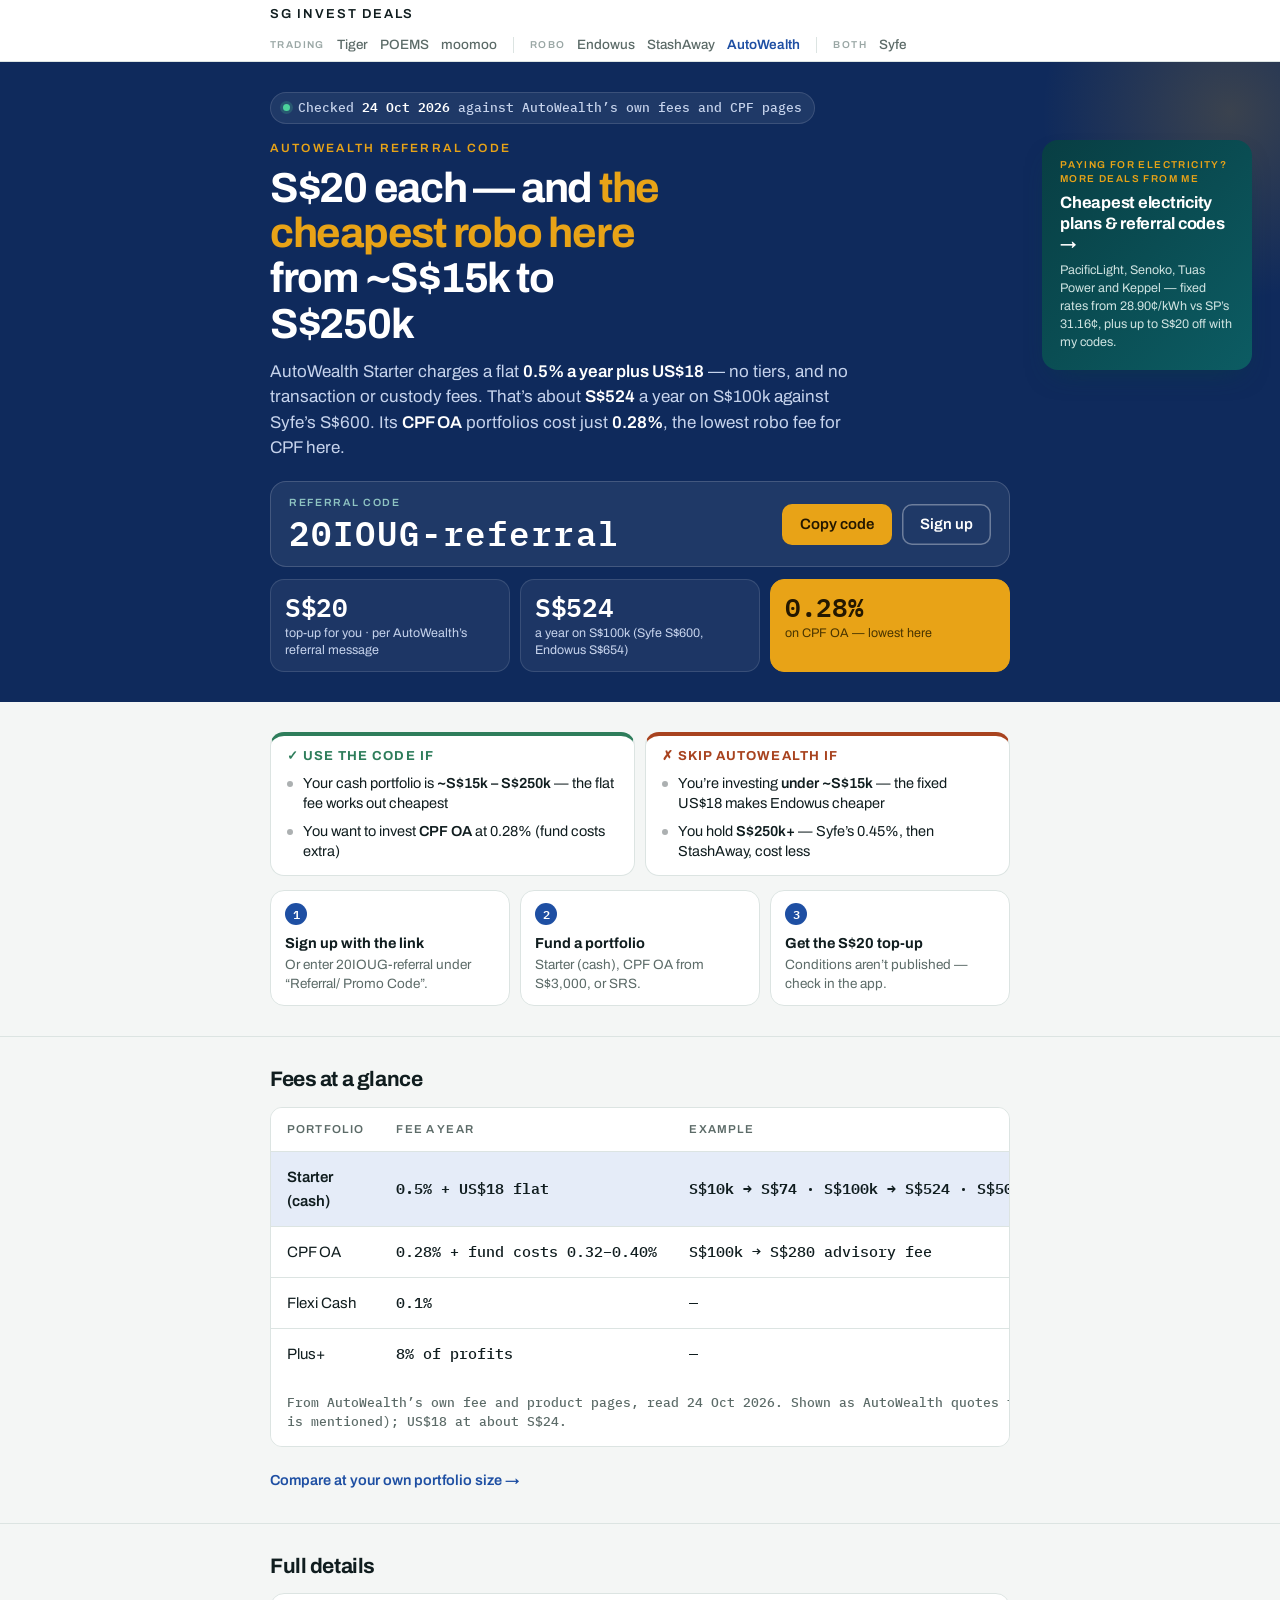
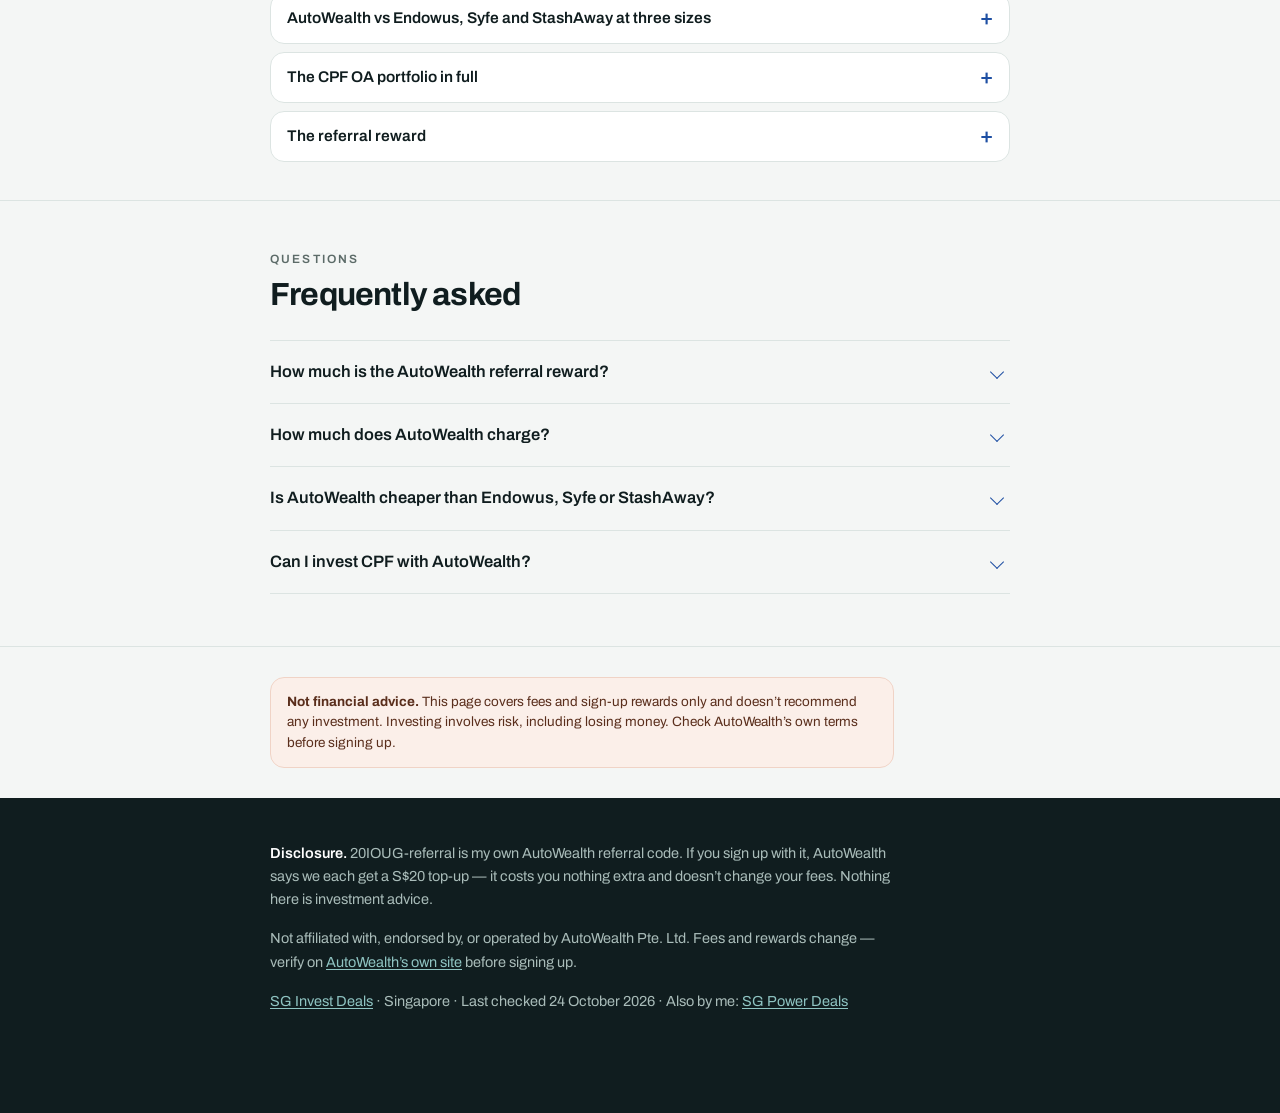
==== autowealth-referral-code/index.html @ 5dbee947 "Add AutoWealth page" ====
<!DOCTYPE html>
<html lang="en-SG">
<head>
<meta charset="utf-8">
<meta name="viewport" content="width=device-width, initial-scale=1">
<!-- sginvestdeals.com/autowealth-referral-code/ — checked 24 Oct 2026 against autowealth.com.sg /fees/, /aw-starter/ and /cpf/. Referral terms not published; S$20 each is from AutoWealth's referral message. US$18 converted at ~1.33. -->
<title>AutoWealth Referral Code 20IOUG-referral: S$20 Top-up + Fees vs Endowus & Syfe (Oct 2026)</title>
<meta name="description" content="AutoWealth referral code 20IOUG-referral for a S$20 top-up, and what AutoWealth charges — a flat 0.5% + US$18 a year, 0.28% on CPF OA — against Endowus, Syfe and StashAway at S$10k, S$100k and S$500k.">
<link rel="canonical" href="https://sginvestdeals.com/autowealth-referral-code/">
<meta name="robots" content="index,follow,max-image-preview:large">
<meta property="og:type" content="article">
<meta property="og:title" content="AutoWealth Referral Code 20IOUG-referral: S$20 Top-up + Fees vs Endowus & Syfe (Oct 2026)">
<meta property="og:description" content="AutoWealth referral code 20IOUG-referral for a S$20 top-up, and what AutoWealth charges — a flat 0.5% + US$18 a year, 0.28% on CPF OA — against Endowus, Syfe and StashAway at S$10k, S$100k and S$500k.">
<meta property="og:url" content="https://sginvestdeals.com/autowealth-referral-code/">
<meta property="og:locale" content="en_SG">
<meta name="twitter:card" content="summary">
<meta name="theme-color" content="#0F2A5C">
<link rel="preconnect" href="https://fonts.googleapis.com">
<link rel="preconnect" href="https://fonts.gstatic.com" crossorigin>
<link href="https://fonts.googleapis.com/css2?family=Archivo:wght@400;500;600;700&family=IBM+Plex+Mono:wght@500;600&display=swap" rel="stylesheet">
<link rel="stylesheet" href="/style.css">
</head>
<body>

<div class="masthead"><div class="wrap">
  <a class="brand" href="/">SG Invest Deals</a>
  <nav class="mnav gnav">
    <span class="gl">Trading</span><a href="/tiger-brokers-referral-code/">Tiger</a><a href="/poems-referral-code/">POEMS</a><a href="/moomoo-referral-code/">moomoo</a>
    <span class="sep" aria-hidden="true"></span>
    <span class="gl">Robo</span><a href="/endowus-promo-code/">Endowus</a><a href="/stashaway-referral-code/">StashAway</a><a href="/autowealth-referral-code/" aria-current="page">AutoWealth</a>
    <span class="sep" aria-hidden="true"></span>
    <span class="gl">Both</span><a href="/syfe-referral-code/">Syfe</a>
  </nav>
</div></div>

<header class="rhero"><div class="wrap">
  <p class="asof"><span class="dot"></span><span>Checked <b>24 Oct 2026</b> against AutoWealth’s own fees and CPF pages</span></p>
  <p class="vlabel">AutoWealth referral code</p>
  <h1 class="rtitle">S$20 each — and <em>the cheapest robo here</em> from ~S$15k to S$250k</h1>
  <p class="rsub">AutoWealth Starter charges a flat <b>0.5% a year plus US$18</b> — no tiers, and no transaction or custody fees. That’s about <b>S$524</b> a year on S$100k against Syfe’s S$600. Its <b>CPF OA</b> portfolios cost just <b>0.28%</b>, the lowest robo fee for CPF here.</p>
  <div class="rslab">
    <div><div class="cap">Referral code</div><div class="val" id="code">20IOUG-referral</div></div>
    <div class="acts"><button class="b-copy" type="button" data-copy>Copy code</button><a class="b-go" href="https://www.autowealth.sg/referral/20IOUG-referral" rel="nofollow sponsored noopener" target="_blank">Sign up</a></div>
    <div class="said" id="said" role="status" aria-live="polite" data-msg="Copied — paste it in “Referral/ Promo Code” when you open your account."></div>
  </div>
  <div class="vstats"><div class="vstat"><div class="n">S$20</div><div class="l">top-up for you · per AutoWealth’s referral message</div></div><div class="vstat"><div class="n">S$524</div><div class="l">a year on S$100k (Syfe S$600, Endowus S$654)</div></div><div class="vstat hi"><div class="n">0.28%</div><div class="l">on CPF OA — lowest here</div></div></div>
</div></header>

<main>
<section class="vsec"><div class="wrap">
  <div class="verdict">
    <div class="vcol yes"><div class="t">✓ Use the code if</div><ul><li>Your cash portfolio is <b>~S$15k – S$250k</b> — the flat fee works out cheapest</li><li>You want to invest <b>CPF OA</b> at 0.28% (fund costs extra)</li></ul></div>
    <div class="vcol no"><div class="t">✗ Skip AutoWealth if</div><ul><li>You’re investing <b>under ~S$15k</b> — the fixed US$18 makes Endowus cheaper</li><li>You hold <b>S$250k+</b> — Syfe’s 0.45%, then StashAway, cost less</li></ul></div>
  </div>
  <ol class="qsteps"><li><b>Sign up with the link</b>Or enter 20IOUG-referral under “Referral/ Promo Code”.</li><li><b>Fund a portfolio</b>Starter (cash), CPF OA from S$3,000, or SRS.</li><li><b>Get the S$20 top-up</b>Conditions aren’t published — check in the app.</li></ol>
  <a class="sister" href="https://sgpowerdeals.com/">
    <div class="k">Paying for electricity? More deals from me</div>
    <div class="h">Cheapest electricity plans &amp; referral codes <span aria-hidden="true">→</span></div>
    <div class="d">PacificLight, Senoko, Tuas Power and Keppel — fixed rates from 28.90¢/kWh vs SP’s 31.16¢, plus up to S$20 off with my codes.</div>
  </a>
</div></section>

<section class="vsec"><div class="wrap">
  <h2 class="sm">Fees at a glance</h2>
  <div class="scroll"><table><caption>From AutoWealth’s own fee and product pages, read 24 Oct 2026. Shown as AutoWealth quotes them (no GST is mentioned); US$18 at about S$24.</caption><thead><tr><th>Portfolio</th><th>Fee a year</th><th>Example</th></tr></thead><tbody>
<tr class="subj"><td>Starter (cash)</td><td class="num">0.5% + US$18 flat</td><td class="num">S$10k → S$74 · S$100k → S$524 · S$500k → S$2,524</td></tr>
<tr><td>CPF OA</td><td class="num">0.28% + fund costs 0.32–0.40%</td><td class="num">S$100k → S$280 advisory fee</td></tr>
<tr><td>Flexi Cash</td><td class="num">0.1%</td><td class="num">—</td></tr>
<tr><td>Plus+</td><td class="num">8% of profits</td><td class="num">—</td></tr>
</tbody></table></div>
  <a class="ranklink" href="/#calc">Compare at your own portfolio size →</a>
</div></section>

<section class="vsec"><div class="wrap">
  <h2 class="sm">Full details</h2>
  <details class="more"><summary>AutoWealth vs Endowus, Syfe and StashAway at three sizes</summary><div class="in"><p>Fee a year on a cash portfolio: <b>S$10k</b> — Endowus S$65, Syfe S$71, AutoWealth S$74, StashAway S$87. <b>S$100k</b> — AutoWealth S$524, Syfe S$600, Endowus S$654, StashAway S$736. <b>S$500k</b> — Syfe S$2,453, AutoWealth S$2,524, StashAway S$2,643, Endowus S$2,725. The others include 9% GST; AutoWealth is as quoted. Fund and ETF costs aren’t included for any of them.</p></div></details>
  <details class="more"><summary>The CPF OA portfolio in full</summary><div class="in"><p>AutoWealth’s CPF portfolios invest Ordinary Account savings from S$3,000 for a flat <b>0.28% a year</b> advisory fee; brokerage costs are absorbed. Unit-trust expense ratios of 0.32% (Risk 2) to 0.40% (Risk 5) are charged by the fund managers, after AutoWealth rebates 100% of trailer fees. Your CPF agent bank charges about S$2–S$2.50 per deposit or withdrawal plus S$2–S$2.50 a quarter. Holdings sit in a segregated account in your name at Phillip Securities.</p></div></details>
  <details class="more"><summary>The referral reward</summary><div class="in"><p>AutoWealth’s referral message says both you and the referrer get a <b>S$20 top-up</b> when you sign up with code 20IOUG-referral. AutoWealth doesn’t publish the referral terms on its site — minimum deposit, timing and which portfolios qualify aren’t stated — so confirm them in the app or with clientservices@autowealth.sg before relying on it.</p></div></details>
</div></section>

<section><div class="wrap">
  <p class="kicker">Questions</p>
  <h2>Frequently asked</h2>
  <div class="faq">
    <details><summary>How much is the AutoWealth referral reward?</summary><div class="body"><p>AutoWealth’s referral message promises a S$20 top-up to both your account and the referrer’s when you sign up with the code 20IOUG-referral. AutoWealth hasn’t published the referral conditions on its website, so check in the app what you need to deposit and when the top-up is paid.</p></div></details>
    <details><summary>How much does AutoWealth charge?</summary><div class="body"><p>AutoWealth Starter charges 0.5% a year plus a flat platform fee of US$18 per account, with transaction, custody and rebalancing costs absorbed by AutoWealth — about S$74 a year on S$10,000 by AutoWealth’s own example. CPF OA portfolios cost 0.28% a year, with fund expense ratios of 0.32%–0.40% and CPF agent-bank charges on top. Flexi Cash is 0.1%, and Plus+ charges an 8% performance fee on profits instead.</p></div></details>
    <details><summary>Is AutoWealth cheaper than Endowus, Syfe or StashAway?</summary><div class="body"><p>From about S$15,000 to S$250,000, yes: S$524 a year on S$100,000 against S$600 at Syfe, S$654 at Endowus and S$736 at StashAway. Below about S$15,000 the fixed US$18 makes Endowus cheaper, and from S$250,000 Syfe’s 0.45% tier wins, then StashAway from about S$620,000. Fund costs aren’t included.</p></div></details>
    <details><summary>Can I invest CPF with AutoWealth?</summary><div class="body"><p>Yes — CPF Ordinary Account savings, from S$3,000, at a 0.28% advisory fee, the lowest robo fee for CPF here (Endowus charges 0.40% plus GST). Fund costs of 0.32%–0.40% and your CPF agent bank’s charges of about S$2–S$2.50 per transaction and per quarter apply on top. Holdings sit in your name with Phillip Securities. AutoWealth also offers SRS portfolios.</p></div></details>
  </div>
</div></section>

<section class="vsec"><div class="wrap">
  <div class="disc"><b>Not financial advice.</b> This page covers fees and sign-up rewards only and doesn’t recommend any investment. Investing involves risk, including losing money. Check AutoWealth’s own terms before signing up.</div>
</div></section>
</main>

<footer><div class="wrap">
  <p><b>Disclosure.</b> 20IOUG-referral is my own AutoWealth referral code. If you sign up with it, AutoWealth says we each get a S$20 top-up — it costs you nothing extra and doesn’t change your fees. Nothing here is investment advice.</p>
  <p>Not affiliated with, endorsed by, or operated by AutoWealth Pte. Ltd. Fees and rewards change — verify on <a href="https://www.autowealth.com.sg/fees/" rel="nofollow noopener">AutoWealth’s own site</a> before signing up.</p>
  <p style="margin:0"><a href="/">SG Invest Deals</a> · Singapore · Last checked 24 October 2026 · Also by me: <a href="https://sgpowerdeals.com/">SG Power Deals</a></p>
</div></footer>

<div class="dock">
  <div class="c">20IOUG-referral<small>S$20 top-up</small></div>
  <button type="button" data-copy>Copy code</button>
</div>

<script src="/app.js" defer></script>
<script type="application/ld+json">
{
 "@context": "https://schema.org",
 "@graph": [
  {
   "@type": "WebPage",
   "@id": "https://sginvestdeals.com/autowealth-referral-code/#webpage",
   "url": "https://sginvestdeals.com/autowealth-referral-code/",
   "name": "AutoWealth Referral Code 20IOUG-referral: S$20 Top-up + Fees vs Endowus & Syfe (Oct 2026)",
   "description": "AutoWealth referral code 20IOUG-referral for a S$20 top-up, and what AutoWealth charges — a flat 0.5% + US$18 a year, 0.28% on CPF OA — against Endowus, Syfe and StashAway at S$10k, S$100k and S$500k.",
   "inLanguage": "en-SG",
   "dateModified": "2026-10-24",
   "isPartOf": {
    "@type": "WebSite",
    "name": "SG Invest Deals",
    "url": "https://sginvestdeals.com/"
   }
  },
  {
   "@type": "FAQPage",
   "@id": "https://sginvestdeals.com/autowealth-referral-code/#faq",
   "mainEntity": [
    {
     "@type": "Question",
     "name": "How much is the AutoWealth referral reward?",
     "acceptedAnswer": {
      "@type": "Answer",
      "text": "AutoWealth’s referral message promises a S$20 top-up to both your account and the referrer’s when you sign up with the code 20IOUG-referral. AutoWealth hasn’t published the referral conditions on its website, so check in the app what you need to deposit and when the top-up is paid."
     }
    },
    {
     "@type": "Question",
     "name": "How much does AutoWealth charge?",
     "acceptedAnswer": {
      "@type": "Answer",
      "text": "AutoWealth Starter charges 0.5% a year plus a flat platform fee of US$18 per account, with transaction, custody and rebalancing costs absorbed by AutoWealth — about S$74 a year on S$10,000 by AutoWealth’s own example. CPF OA portfolios cost 0.28% a year, with fund expense ratios of 0.32%–0.40% and CPF agent-bank charges on top. Flexi Cash is 0.1%, and Plus+ charges an 8% performance fee on profits instead."
     }
    },
    {
     "@type": "Question",
     "name": "Is AutoWealth cheaper than Endowus, Syfe or StashAway?",
     "acceptedAnswer": {
      "@type": "Answer",
      "text": "From about S$15,000 to S$250,000, yes: S$524 a year on S$100,000 against S$600 at Syfe, S$654 at Endowus and S$736 at StashAway. Below about S$15,000 the fixed US$18 makes Endowus cheaper, and from S$250,000 Syfe’s 0.45% tier wins, then StashAway from about S$620,000. Fund costs aren’t included."
     }
    },
    {
     "@type": "Question",
     "name": "Can I invest CPF with AutoWealth?",
     "acceptedAnswer": {
      "@type": "Answer",
      "text": "Yes — CPF Ordinary Account savings, from S$3,000, at a 0.28% advisory fee, the lowest robo fee for CPF here (Endowus charges 0.40% plus GST). Fund costs of 0.32%–0.40% and your CPF agent bank’s charges of about S$2–S$2.50 per transaction and per quarter apply on top. Holdings sit in your name with Phillip Securities. AutoWealth also offers SRS portfolios."
     }
    }
   ]
  }
 ]
}
</script>
</body>
</html>
---- style.css ----
/* SG Power Deals — shared stylesheet
   Design system: teal = structure, amber = "cheapest / the win",
   clay = warning + "extra you'd pay". Amber ALWAYS means cheapest,
   on every page, so the charts read consistently across the site. */

:root{
  --ink:#101D1F;
  --paper:#F4F6F5;
  --card:#FFFFFF;
  --teal:#0C5C63;
  --teal-deep:#083E43;
  --teal-pale:#E4EEEE;
  --amber:#E8A317;
  --amber-pale:#FDF3DE;
  --clay:#A8431F;
  --clay-pale:#FBEFE9;
  --rule:#DCE4E2;
  --muted:#5C6B68;
  --sans:'Archivo',-apple-system,BlinkMacSystemFont,'Segoe UI',Roboto,sans-serif;
  --mono:'IBM Plex Mono',ui-monospace,SFMono-Regular,Menlo,monospace;
}
*{box-sizing:border-box}
html{-webkit-text-size-adjust:100%;scroll-behavior:smooth}
body{margin:0;background:var(--paper);color:var(--ink);
  font:400 17px/1.6 var(--sans);-webkit-font-smoothing:antialiased}
.wrap{max-width:760px;margin:0 auto;padding:0 20px}

/* ---------- masthead ---------- */
.masthead{border-bottom:1px solid var(--rule);background:var(--card)}
.masthead .wrap{display:flex;align-items:center;justify-content:space-between;
  gap:16px;min-height:56px;padding-top:8px;padding-bottom:8px;flex-wrap:wrap}
.brand{font:600 13px/1 var(--sans);letter-spacing:.14em;text-transform:uppercase;
  color:var(--ink);text-decoration:none;white-space:nowrap}
.mnav{display:flex;gap:16px;font:500 13.5px/1 var(--sans);flex-wrap:wrap}
.mnav a{color:var(--muted);text-decoration:none;white-space:nowrap}
.mnav a:hover{color:var(--teal)}
.mnav a[aria-current="page"]{color:var(--teal);font-weight:600}

/* ---------- hero ---------- */
.hero{background:var(--card);border-bottom:1px solid var(--rule);padding:56px 0 44px}
.eyebrow{font:600 12px/1 var(--sans);letter-spacing:.18em;text-transform:uppercase;
  color:var(--teal);margin:0 0 20px}
h1{font:700 clamp(38px,8.5vw,60px)/1.02 var(--sans);letter-spacing:-.035em;
  margin:0 0 20px;max-width:16ch}
h1 em{font-style:normal;color:var(--teal)}
.thesis{font-size:19px;line-height:1.5;max-width:56ch;margin:0}
.thesis b{font-weight:600}
.checked{font:500 13px/1.5 var(--mono);color:var(--muted);margin:22px 0 0;letter-spacing:.02em}

/* ---------- code slab ---------- */
.slab{background:var(--teal-deep);color:#fff;border-radius:18px;padding:26px 26px 22px;margin:34px 0 0}
.slab .cap{font:600 11px/1 var(--sans);letter-spacing:.18em;text-transform:uppercase;
  color:#8FC4C2;margin-bottom:14px}
.slab .val{font:600 clamp(30px,7.6vw,44px)/1 var(--mono);letter-spacing:.06em;
  word-break:break-all;margin-bottom:6px}
.slab .sub{font-size:15px;color:#B9DAD8;margin-bottom:20px}
.slab .sub b{color:var(--amber);font-weight:600}
.acts{display:flex;gap:10px;flex-wrap:wrap}
.acts>*{font:600 16px/1 var(--sans);border-radius:10px;padding:14px 22px;border:0;
  cursor:pointer;text-decoration:none;display:inline-block;
  transition:transform .12s ease,filter .12s ease}
.acts>*:hover{transform:translateY(-1px);filter:brightness(1.06)}
.acts>*:active{transform:translateY(0)}
.b-copy{background:var(--amber);color:#241800}
.b-go{background:transparent;color:#fff;box-shadow:inset 0 0 0 1.5px rgba(255,255,255,.35)}
.said{font:500 13px/1.4 var(--mono);color:var(--amber);margin-top:14px}
.said:empty{display:none}

/* ---------- sections ---------- */
section{padding:52px 0;border-bottom:1px solid var(--rule)}
section:last-of-type{border-bottom:0}
.kicker{font:600 12px/1 var(--sans);letter-spacing:.18em;text-transform:uppercase;
  color:var(--muted);margin:0 0 12px}
h2{font:700 clamp(24px,4.6vw,32px)/1.15 var(--sans);letter-spacing:-.025em;margin:0 0 14px}
h3{font:600 18px/1.3 var(--sans);margin:32px 0 8px}
p{margin:0 0 16px}
.lede{font-size:18px;max-width:60ch}
.fine{font-size:14.5px;color:var(--muted);max-width:62ch}
a{color:var(--teal);text-decoration-thickness:1px;text-underline-offset:2px}

/* ---------- bill / cost chart ---------- */
.chart{margin:30px 0 18px}
.bar-row{margin-bottom:22px}
.bar-head{display:flex;justify-content:space-between;align-items:baseline;gap:12px;margin-bottom:7px}
.bar-name{font-size:15.5px;font-weight:600;line-height:1.25}
.bar-name span{display:block;font:500 12.5px/1.3 var(--mono);color:var(--muted);letter-spacing:0}
.bar-name .win-tag{display:inline-block;font:600 10px/1 var(--sans);letter-spacing:.12em;
  text-transform:uppercase;background:var(--amber);color:#241800;
  padding:4px 7px;border-radius:4px;margin:5px 0 3px}
.bar-val{font:600 15px/1 var(--mono);white-space:nowrap;text-align:right}
.bar-val i{font-style:normal;display:block;font-size:12.5px;font-weight:500;
  color:var(--clay);margin-top:4px}
.track{height:26px;background:var(--teal-pale);border-radius:5px;overflow:hidden;display:flex}
.fill{height:100%;width:0;transition:width .7s cubic-bezier(.22,1,.36,1)}
.fill.base{background:var(--teal)}
.fill.win{background:var(--amber)}
.fill.gap{background:var(--clay);opacity:.85}
.legend{display:flex;gap:18px;flex-wrap:wrap;font:500 12.5px/1 var(--mono);
  color:var(--muted);margin-top:24px;padding-top:18px;border-top:1px solid var(--rule)}
.legend b{display:inline-block;width:10px;height:10px;border-radius:2px;
  margin-right:6px;vertical-align:-1px}
.sw-amber{background:var(--amber)}
.sw-teal{background:var(--teal)}
.sw-clay{background:var(--clay);opacity:.85}

/* ---------- notices ---------- */
.notice{background:var(--clay-pale);border-left:3px solid var(--clay);
  border-radius:0 12px 12px 0;padding:20px 22px;margin:32px 0}
.notice .t{font:600 12px/1 var(--sans);letter-spacing:.14em;text-transform:uppercase;
  color:var(--clay);margin-bottom:10px}
.notice p{margin:0;font-size:16.5px}
.notice p+p{margin-top:12px}
.notice.time{background:var(--amber-pale);border-left-color:var(--amber)}
.notice.time .t{color:#8A5D00}

/* ---------- steps ---------- */
.steps{list-style:none;counter-reset:s;padding:0;margin:26px 0 0}
.steps li{counter-increment:s;position:relative;padding:0 0 22px 46px;
  border-left:1px solid var(--rule);margin-left:13px}
.steps li:last-child{border-left-color:transparent;padding-bottom:0}
.steps li::before{content:counter(s);position:absolute;left:-13px;top:-2px;
  width:26px;height:26px;border-radius:50%;background:var(--teal);color:#fff;
  font:600 13px/26px var(--mono);text-align:center}
.steps b{display:block;font-weight:600;margin-bottom:2px}
.steps .fine{margin:0}

/* ---------- tables ---------- */
.scroll{overflow-x:auto;-webkit-overflow-scrolling:touch;margin:24px 0 12px;
  border:1px solid var(--rule);border-radius:12px;background:var(--card)}
table{width:100%;border-collapse:collapse;font-size:15px;min-width:460px}
thead th{font:600 11.5px/1.3 var(--sans);letter-spacing:.1em;text-transform:uppercase;
  color:var(--muted);text-align:left;padding:14px 16px;
  border-bottom:1px solid var(--rule);white-space:nowrap}
tbody td{padding:13px 16px;border-bottom:1px solid var(--rule);vertical-align:middle}
tbody tr:last-child td{border-bottom:0}
.num{font:500 15px/1 var(--mono);white-space:nowrap}
.sub-note{font:500 13px/1 var(--mono);color:var(--muted)}
tr.mark{background:var(--amber-pale)}
tr.mark td{font-weight:600}
tr.subj{background:var(--teal-pale)}
tr.subj td{font-weight:600}
.tag{display:inline-block;font:600 10.5px/1 var(--sans);letter-spacing:.1em;
  text-transform:uppercase;padding:5px 8px;border-radius:5px;white-space:nowrap}
.tag.ok{background:var(--teal);color:#fff}
.tag.no{background:#E8EAE9;color:var(--muted)}
.tag.best{background:var(--amber);color:#241800}
caption{caption-side:bottom;text-align:left;font:500 13px/1.5 var(--mono);
  color:var(--muted);padding:14px 16px}

/* ---------- faq ---------- */
.faq{margin-top:26px;border-top:1px solid var(--rule)}
details{border-bottom:1px solid var(--rule)}
summary{cursor:pointer;list-style:none;padding:18px 40px 18px 0;position:relative;
  font-weight:600;font-size:16.5px}
summary::-webkit-details-marker{display:none}
summary::after{content:"";position:absolute;right:8px;top:26px;width:9px;height:9px;
  border-right:1.5px solid var(--teal);border-bottom:1.5px solid var(--teal);
  transform:rotate(45deg);transition:transform .2s}
details[open] summary::after{transform:rotate(-135deg)}
details .body{padding:0 0 20px}
details .body p{margin:0;color:#2A3735;font-size:16px}
details .body p+p{margin-top:12px}
summary:focus-visible,a:focus-visible,button:focus-visible{
  outline:2px solid var(--amber);outline-offset:3px;border-radius:3px}

/* ---------- cross-link ---------- */
.also{display:block;background:var(--card);border:1px solid var(--rule);
  border-radius:14px;padding:20px 22px;text-decoration:none;color:inherit;
  margin-top:26px;transition:border-color .15s ease,transform .15s ease}
.also:hover{border-color:var(--teal);transform:translateY(-2px)}
.also .k{font:600 11px/1 var(--sans);letter-spacing:.16em;text-transform:uppercase;
  color:var(--muted);margin-bottom:9px}
.also .h{font:700 20px/1.2 var(--sans);letter-spacing:-.02em;color:var(--teal);margin-bottom:6px}
.also .d{font-size:15px;color:var(--muted)}

/* ---------- footer ---------- */
footer{background:var(--ink);color:#A9BCB9;padding:44px 0 100px;font-size:14.5px}
footer b{color:#fff;font-weight:600}
footer a{color:#8FC4C2}

/* ---------- sticky code dock ---------- */
.dock{position:fixed;left:0;right:0;bottom:0;z-index:40;background:var(--teal-deep);
  border-top:1px solid rgba(255,255,255,.14);padding:10px 20px;
  display:none;align-items:center;justify-content:space-between;gap:12px}
.dock .c{font:600 17px/1 var(--mono);color:#fff;letter-spacing:.05em}
.dock .c small{display:block;font:500 11px/1.4 var(--sans);color:#8FC4C2;
  letter-spacing:.08em;text-transform:uppercase;margin-top:3px}
.dock button{background:var(--amber);color:#241800;border:0;border-radius:9px;
  padding:12px 18px;font:600 15px/1 var(--sans);cursor:pointer;white-space:nowrap}
.dock a.go{background:var(--amber);color:#241800;border-radius:9px;text-decoration:none;
  padding:12px 18px;font:600 15px/1 var(--sans);white-space:nowrap}
@media (max-width:620px){ .dock{display:flex} footer{padding-bottom:110px} }

/* ---------- homepage ---------- */
.card{display:block;background:var(--card);border:1px solid var(--rule);
  border-radius:16px;padding:24px;text-decoration:none;color:inherit;margin-bottom:16px;
  transition:border-color .15s ease,transform .15s ease}
.card:hover{border-color:var(--teal);transform:translateY(-2px)}
.card .top{display:flex;align-items:center;gap:8px;margin-bottom:12px;flex-wrap:wrap}
.pill{font:600 10.5px/1 var(--sans);letter-spacing:.12em;text-transform:uppercase;
  background:var(--amber);color:#241800;padding:6px 9px;border-radius:5px}
.pill.q{background:var(--amber-pale);color:#6B4A00}
.pill.t{background:var(--teal-pale);color:var(--teal-deep)}
.card h3{font:700 22px/1.2 var(--sans);letter-spacing:-.02em;margin:0 0 8px;color:var(--teal)}
.card .d{font-size:15.5px;color:var(--muted);margin:0 0 14px}
.card .code{font:600 15px/1 var(--mono);letter-spacing:.06em;display:inline-block;
  background:#F0F4F3;padding:9px 12px;border-radius:7px}

@media (max-width:620px){
  .hero{padding:40px 0 34px}
  section{padding:40px 0}
  .slab{padding:22px 20px 20px;border-radius:14px}
  .acts>*{flex:1 1 auto;text-align:center}
  .masthead .wrap{min-height:0;padding-top:12px;padding-bottom:12px}
}
@media (prefers-reduced-motion:reduce){
  *{transition:none!important;animation:none!important}
  html{scroll-behavior:auto}
}

/* ---------- homepage: verdict hero ---------- */
.vhero{background:var(--teal-deep);color:#fff;padding:44px 0 40px;position:relative;overflow:hidden}
.vhero::after{content:"";position:absolute;right:-120px;top:-120px;width:360px;height:360px;
  border-radius:50%;background:radial-gradient(circle,rgba(232,163,23,.22),rgba(232,163,23,0) 70%);pointer-events:none}
.vhero .wrap{position:relative;z-index:1}
.asof{display:inline-flex;align-items:center;gap:8px;font:500 12.5px/1.4 var(--mono);
  color:#B9DAD8;background:rgba(255,255,255,.07);border:1px solid rgba(255,255,255,.12);
  border-radius:999px;padding:6px 12px;margin:0 0 26px}
.asof b{color:#fff;font-weight:600}
.asof .dot{width:7px;height:7px;border-radius:50%;background:#4CD39B;box-shadow:0 0 0 3px rgba(76,211,155,.2);flex:none}
.vlabel{font:600 12px/1 var(--sans);letter-spacing:.18em;text-transform:uppercase;color:var(--amber);margin:0 0 12px}
.vtitle{font:700 clamp(36px,8vw,58px)/1.02 var(--sans);letter-spacing:-.035em;margin:0 0 26px;max-width:none}
.vtitle em{font-style:normal;color:#8FC4C2;display:block}
.vstats{display:grid;grid-template-columns:repeat(3,1fr);gap:10px;margin:0 0 26px}
.vstat{background:rgba(255,255,255,.06);border:1px solid rgba(255,255,255,.12);border-radius:14px;padding:16px 16px 14px}
.vstat .n{font:600 clamp(24px,5vw,32px)/1 var(--mono);letter-spacing:-.01em;margin-bottom:8px}
.vstat .l{font-size:13.5px;line-height:1.35;color:#B9DAD8}
.vstat.hi{background:var(--amber);border-color:var(--amber);color:#241800}
.vstat.hi .l{color:#4A3500}
.vacts{display:flex;gap:10px;flex-wrap:wrap}
.vacts>*{font:600 16px/1 var(--sans);border-radius:10px;padding:14px 22px;text-decoration:none;display:inline-block}
.vfine{font-size:13px;line-height:1.5;color:#8FC4C2;margin:18px 0 0;max-width:62ch}

/* ---------- homepage: at-a-glance cards ---------- */
.glance{padding:0 0 8px;border-bottom:0;margin-top:-1px;background:linear-gradient(var(--teal-deep) 0 34px,var(--paper) 34px)}
.gcards{display:grid;grid-template-columns:repeat(4,1fr);gap:10px}
.gcard{display:block;background:var(--card);border:1px solid var(--rule);border-radius:14px;
  padding:14px 14px 13px;text-decoration:none;color:inherit;box-shadow:0 6px 18px -12px rgba(8,62,67,.45);
  transition:transform .15s ease,border-color .15s ease}
.gcard:hover{transform:translateY(-2px);border-color:var(--teal)}
.gcard .k{font:600 10.5px/1.2 var(--sans);letter-spacing:.12em;text-transform:uppercase;color:var(--muted);margin-bottom:8px}
.gcard .h{font:700 18px/1.15 var(--sans);letter-spacing:-.02em;color:var(--teal);margin-bottom:4px}
.gcard .d{font-size:13px;line-height:1.4;color:var(--muted)}
.gcard:first-child{border-color:var(--amber);background:var(--amber-pale)}

/* ---------- homepage: comparison board ---------- */
.ctrl{background:var(--card);border:1px solid var(--rule);border-radius:16px;padding:18px;margin:22px 0 12px;
  display:grid;grid-template-columns:auto 1fr;gap:18px 26px;align-items:center}
.seg{display:inline-flex;background:var(--paper);border:1px solid var(--rule);border-radius:10px;padding:3px}
.seg button{font:600 14.5px/1 var(--sans);border:0;background:transparent;color:var(--muted);
  padding:11px 16px;border-radius:8px;cursor:pointer}
.seg button[aria-selected="true"]{background:var(--teal);color:#fff}
.use label{display:flex;justify-content:space-between;align-items:baseline;font:600 13px/1 var(--sans);
  letter-spacing:.06em;text-transform:uppercase;color:var(--muted);margin-bottom:10px}
.use output{font:600 16px/1 var(--mono);color:var(--ink);letter-spacing:0;text-transform:none}
.use input[type=range]{width:100%;accent-color:var(--teal);margin:0 0 10px}
.presets{display:flex;gap:6px;flex-wrap:wrap}
.presets button{font:500 12.5px/1 var(--mono);border:1px solid var(--rule);background:var(--card);color:var(--muted);
  padding:7px 10px;border-radius:999px;cursor:pointer}
.presets button.on{background:var(--teal-pale);border-color:var(--teal);color:var(--teal-deep)}
.board{list-style:none;margin:0;padding:0;display:grid;gap:8px}
.board .row>a,.board .row{display:grid;grid-template-columns:36px 1fr auto;gap:14px;align-items:center;
  text-decoration:none;color:inherit}
.board .row{background:var(--card);border:1px solid var(--rule);border-radius:14px;padding:14px 16px;
  transition:border-color .15s ease}
.board .row>a{grid-column:1/-1}
.board .row:hover{border-color:var(--teal)}
.board .row.best{border:2px solid var(--amber);background:linear-gradient(90deg,var(--amber-pale),var(--card) 70%)}
.rk{width:32px;height:32px;border-radius:50%;display:grid;place-items:center;font:600 14px/1 var(--mono);
  background:var(--paper);color:var(--muted)}
.row.best .rk{background:var(--amber);color:#241800}
.who b{display:block;font:700 17px/1.2 var(--sans);letter-spacing:-.01em}
.who span{display:block;font-size:14px;color:var(--ink);margin-top:2px}
.who small{display:block;font-size:12.5px;line-height:1.35;color:var(--muted);margin-top:3px}
.sbar{height:6px;border-radius:3px;background:var(--paper);margin-top:9px;overflow:hidden;max-width:320px}
.sbar i{display:block;height:100%;background:var(--teal);border-radius:3px;transition:width .35s ease}
.row.best .sbar i{background:var(--amber)}
.tot{text-align:right}
.tot b{display:block;font:600 19px/1.1 var(--mono)}
.tot span{display:block;font:500 12.5px/1.3 var(--mono);color:var(--clay);margin-top:4px;white-space:nowrap}
.row.best .tot span{color:#2E7D5B}
.spline{font-size:14px;color:var(--muted);padding:12px 16px;border:1px dashed var(--rule);border-radius:12px;margin:8px 0 18px}
.spline b{color:var(--ink);font-family:var(--mono);font-weight:600}

/* ---------- homepage: code cards grid ---------- */
.cgrid{display:grid;grid-template-columns:1fr 1fr;gap:14px;margin-top:20px}
.cgrid .card{margin:0;display:flex;flex-direction:column}
.cgrid .card .d{flex:1}
.cgrid .card .code{align-self:flex-start}

@media (max-width:720px){
  .gcards{grid-template-columns:1fr 1fr}
  .ctrl{grid-template-columns:1fr}
  .cgrid{grid-template-columns:1fr}
}
@media (max-width:520px){
  .vstats{grid-template-columns:1fr 1fr}
  .vstat.hi{grid-column:1/-1}
  .board .row>a,.board .row{grid-template-columns:28px 1fr auto;gap:10px}
  .board .row{padding:12px}
  .rk{width:26px;height:26px;font-size:12.5px}
  .tot b{font-size:16px}
  .vacts>*{flex:1 1 auto;text-align:center}
}

/* ---------- retailer pages v2: condensed hero ---------- */
.rhero{background:var(--teal-deep);color:#fff;padding:30px 0 30px;position:relative;overflow:hidden}
.rhero::after{content:"";position:absolute;right:-140px;top:-140px;width:380px;height:380px;border-radius:50%;
  background:radial-gradient(circle,rgba(232,163,23,.2),rgba(232,163,23,0) 70%);pointer-events:none}
.rhero .wrap{position:relative;z-index:1}
.rhero .asof{margin-bottom:18px}
.rtitle{font:700 clamp(28px,6vw,42px)/1.08 var(--sans);letter-spacing:-.03em;margin:0 0 12px}
.rtitle em{font-style:normal;color:var(--amber)}
.rsub{font-size:17px;line-height:1.5;color:#CFE3E1;margin:0 0 20px;max-width:58ch}
.rsub b{color:#fff;font-weight:600}
.rslab{background:rgba(255,255,255,.07);border:1px solid rgba(255,255,255,.16);border-radius:16px;
  padding:16px 18px;display:flex;align-items:center;justify-content:space-between;gap:14px 20px;flex-wrap:wrap;margin:0 0 12px}
.rslab .cap{font:600 10.5px/1 var(--sans);letter-spacing:.16em;text-transform:uppercase;color:#8FC4C2;margin-bottom:8px}
.rslab .val{font:600 clamp(26px,6vw,34px)/1 var(--mono);letter-spacing:.06em}
.rslab .acts>*{padding:13px 18px;font-size:15px}
.rslab .said{flex-basis:100%;margin-top:0}
.rhero .vstats{margin:0}
.rhero .vstat{padding:13px 14px 12px}
.rhero .vstat .n{font-size:clamp(20px,4.4vw,26px);margin-bottom:6px}
.rhero .vstat .l{font-size:12.5px}

/* verdict + quick steps */
.vsec{padding:30px 0;border-bottom:1px solid var(--rule)}
h2.sm{font:700 21px/1.2 var(--sans);letter-spacing:-.02em;margin:0 0 14px}
.verdict{display:grid;grid-template-columns:1fr 1fr;gap:10px}
.vcol{background:var(--card);border:1px solid var(--rule);border-radius:14px;padding:14px 16px}
.vcol .t{font:700 13px/1 var(--sans);letter-spacing:.08em;text-transform:uppercase;margin-bottom:10px}
.vcol.yes{border-top:4px solid #2E7D5B}.vcol.yes .t{color:#2E7D5B}
.vcol.no{border-top:4px solid var(--clay)}.vcol.no .t{color:var(--clay)}
.vcol ul{margin:0;padding:0;list-style:none;display:grid;gap:7px}
.vcol li{font-size:14.5px;line-height:1.4;padding-left:16px;position:relative}
.vcol li::before{content:"";position:absolute;left:0;top:.55em;width:6px;height:6px;border-radius:50%;background:currentColor;opacity:.35}
.vcol li b{font-weight:600}
.qsteps{list-style:none;margin:14px 0 0;padding:0;display:grid;grid-template-columns:repeat(3,1fr);gap:10px;counter-reset:q}
.qsteps li{counter-increment:q;background:var(--card);border:1px solid var(--rule);border-radius:14px;padding:12px 14px;font-size:13.5px;line-height:1.4;color:var(--muted)}
.qsteps li::before{content:counter(q);display:inline-grid;place-items:center;width:22px;height:22px;border-radius:50%;
  background:var(--teal);color:#fff;font:600 12px/1 var(--mono);margin-bottom:8px}
.qsteps li b{display:block;color:var(--ink);font-size:14.5px;margin-bottom:2px}
.vsec .scroll{margin-top:0}
.ranklink{display:inline-block;margin-top:12px;font:600 14.5px/1.3 var(--sans);color:var(--teal);text-decoration:none}
.ranklink:hover{text-decoration:underline}

/* collapsed full details */
.more{background:var(--card);border:1px solid var(--rule);border-radius:14px;margin-bottom:8px;overflow:hidden}
.more>summary{cursor:pointer;list-style:none;padding:14px 44px 14px 16px;font:600 15.5px/1.35 var(--sans);position:relative}
.more>summary::-webkit-details-marker{display:none}
.more>summary::after{content:"+";position:absolute;right:16px;top:50%;transform:translateY(-50%);
  width:auto;height:auto;border:0;font:500 22px/1 var(--mono);color:var(--teal)}
.more[open]>summary::after{content:"–";transform:translateY(-50%)}
.more{border-bottom:1px solid var(--rule)}
.more>.in{padding:0 16px 16px}
.more .in h3{font-size:17px}
.more .in .chart{margin-top:8px}

@media (max-width:620px){
  .rhero{padding:22px 0 24px}
  .rslab{padding:14px}
  .rslab .acts{width:100%}
  .verdict,.qsteps{grid-template-columns:1fr}
  .qsteps li{display:grid;grid-template-columns:30px 1fr;column-gap:8px;padding:11px 12px}
  .qsteps li::before{margin:0;grid-row:span 2}
  .rhero .vstats{grid-template-columns:repeat(3,1fr);gap:6px}
  .rhero .vstat.hi{grid-column:auto}
  .rhero .vstat{padding:10px 9px}
  .rhero .vstat .n{font-size:18px}
  .rhero .vstat .l{font-size:11.5px}
}
.more .in .lede{font-size:16px}
.more .in .notice{margin-top:4px}

/* ---------- SG Invest Deals: brand tokens (navy instead of teal) ---------- */
:root{
  --teal:#1E4FA3;
  --teal-deep:#0F2A5C;
  --teal-pale:#E5ECF8;
}
.vstat .l,.rsub,.asof{color:#C6D3EC}
.rsub b,.asof b{color:#fff}
.vtitle em,.rtitle em{color:var(--amber)}

/* hero scale tables */
.scale{display:grid;grid-template-columns:minmax(0,1.15fr) minmax(0,1fr);gap:10px;margin:0 0 24px}
.scale .box{background:rgba(255,255,255,.06);border:1px solid rgba(255,255,255,.14);border-radius:14px;padding:14px 14px 10px}
.scale .bt{font:600 11px/1 var(--sans);letter-spacing:.14em;text-transform:uppercase;color:var(--amber);margin-bottom:10px}
.scale table{width:100%;table-layout:auto;min-width:0;border-collapse:collapse;background:transparent;border:0;font-size:14px}
.scale th{font:600 11px/1.2 var(--sans);letter-spacing:.06em;text-transform:uppercase;color:#9FB3D9;text-align:right;padding:4px 6px;border:0;background:transparent}
.scale th:first-child{text-align:left}
.scale td{padding:7px 5px;white-space:nowrap;border-top:1px solid rgba(255,255,255,.1);text-align:right;font:500 14px/1.2 var(--mono);color:#fff;background:transparent}
.scale td:first-child{text-align:left;font-family:var(--sans);font-weight:600}
.scale td.w{color:var(--amber);font-weight:600}
.scale .sub{font-size:11.5px;line-height:1.4;color:#9FB3D9;margin-top:8px}

/* calculators */
.calc{background:var(--card);border:1px solid var(--rule);border-radius:16px;padding:18px;margin-top:18px}
.calc h3{margin:0 0 4px;font-size:19px}
.calc .cap{font-size:13.5px;color:var(--muted);margin:0 0 14px}
.calc .ctrl{margin:0 0 12px;border:0;padding:0;background:transparent}
.cbars{display:grid;gap:8px}
.cbar{display:grid;grid-template-columns:110px 1fr 110px;gap:12px;align-items:center;text-decoration:none;color:inherit;
  border:1px solid var(--rule);border-radius:12px;padding:12px 14px}
.cbar:hover{border-color:var(--teal)}
.cbar.best{border:2px solid var(--amber);background:linear-gradient(90deg,var(--amber-pale),var(--card) 70%)}
.cbar b{font:700 16px/1.2 var(--sans)}
.cbar small{display:block;font-size:12px;color:var(--muted);font-weight:400;margin-top:2px}
.cbar .tr{height:8px;background:var(--paper);border-radius:4px;overflow:hidden}
.cbar .tr i{display:block;height:100%;background:var(--teal);border-radius:4px;transition:width .3s}
.cbar.best .tr i{background:var(--amber)}
.cbar .v{text-align:right;font:600 17px/1.15 var(--mono)}
.cbar .v span{display:block;font:500 11.5px/1.3 var(--mono);color:var(--muted);margin-top:2px}
.cbar.na .v{color:var(--muted);font-size:13px}
.disc{background:var(--clay-pale);border:1px solid #F0D3C6;border-radius:14px;padding:14px 16px;font-size:13.5px;line-height:1.5;color:#5A2E1C}
.expiring{list-style:none;margin:0;padding:0;display:grid;gap:8px}
.expiring li{background:var(--card);border:1px solid var(--rule);border-left:4px solid var(--clay);border-radius:10px;padding:10px 14px;font-size:14.5px}
.expiring li b{font-family:var(--mono)}
@media (max-width:720px){ .scale{grid-template-columns:1fr} }
@media (max-width:520px){ .cbar{grid-template-columns:80px 1fr 92px;gap:8px;padding:10px} .cbar .v{font-size:15px} }

/* grouped nav + grouped cards */
.gnav{align-items:center;gap:12px}
.gnav .gl{font:600 10px/1 var(--sans);letter-spacing:.14em;text-transform:uppercase;color:#9AA7A5}
.gnav .sep{width:1px;height:16px;background:var(--rule);margin:0 4px}
.ggroups{display:grid;grid-template-columns:1fr 1fr;gap:14px}
.gg .gh{font:700 12px/1.2 var(--sans);letter-spacing:.12em;text-transform:uppercase;color:#fff;margin:0 0 8px}
.gg .gh span{font-weight:500;letter-spacing:.02em;text-transform:none;color:#9FB3D9;margin-left:6px}
.gcards.two{grid-template-columns:1fr 1fr}
.glance{padding-top:22px;background:linear-gradient(var(--teal-deep) 0 84px,var(--paper) 84px)}
h3.ch{font:700 13px/1 var(--sans);letter-spacing:.12em;text-transform:uppercase;color:var(--muted);margin:26px 0 0}
h3.ch+.cgrid{margin-top:12px}
@media (max-width:720px){
  .ggroups{grid-template-columns:1fr}
  .gg+.gg .gh{color:var(--ink)} .gg+.gg .gh span{color:var(--muted)}
}
@media (max-width:420px){ .gnav{gap:7px;font-size:12.5px} .gnav .gl{font-size:9px;letter-spacing:.1em} .gnav .sep{margin:0 1px} }
@media (max-width:350px){ .gnav .gl{display:none} }

/* five platforms: stacked groups of three */
.ggroups{grid-template-columns:1fr;gap:18px}
.gcards.three{grid-template-columns:repeat(3,1fr)}
.gg+.gg .gh{color:var(--ink)} .gg+.gg .gh span{color:var(--muted)}
.card.wide{margin-top:12px}
@media (max-width:620px){ .gcards.three{grid-template-columns:1fr 1fr} .gcards.three .gcard:last-child{grid-column:1/-1} }
/* sister link to sgpowerdeals.com: teal (its brand) so it stands apart; side card on wide screens */
.sister{display:block;margin-top:16px;padding:18px 20px;border-radius:16px;text-decoration:none;color:#fff;
  background:linear-gradient(135deg,#083E43,#0C5C63);box-shadow:0 12px 28px -14px rgba(8,62,67,.75);transition:transform .15s ease}
.sister:hover{transform:translateY(-2px)}
.sister .k{font:600 11px/1.3 var(--sans);letter-spacing:.16em;text-transform:uppercase;color:var(--amber);margin-bottom:8px}
.sister .h{font:700 19px/1.25 var(--sans);letter-spacing:-.015em;margin-bottom:6px}
.sister .d{font-size:14px;line-height:1.45;color:#CFE3E1}
@media (min-width:1240px){
  .sister{position:fixed;top:140px;right:24px;width:210px;margin:0;padding:18px;z-index:30}
  .sister:hover{transform:translateY(-3px)}
  .sister .k{font-size:10px;letter-spacing:.14em;line-height:1.35}
  .sister .h{font-size:16.5px}
  .sister .d{font-size:12.5px;line-height:1.45}
}
/* wide screens (laptops and up): use more of the width; keep prose at reading width; dock the side card next to the content */
@media (min-width:1240px){
  :root{--w:min(1080px, calc(100vw - 500px))}
  .wrap{max-width:var(--w)}
  .faq p,details.more p,.disc{max-width:78ch}
  footer p{max-width:80ch}
  .sister{left:calc(50% + var(--w) / 2 + 12px);right:auto}
}
/* hero: US trade / SGX trade / robo in three equal boxes */
.scale{grid-template-columns:repeat(3,minmax(0,1fr))}
@media (max-width:1399px){ .scale{grid-template-columns:repeat(2,minmax(0,1fr))} .scale .box:last-child{grid-column:1/-1} }
@media (max-width:720px){ .scale{grid-template-columns:1fr} .scale .box:last-child{grid-column:auto} }
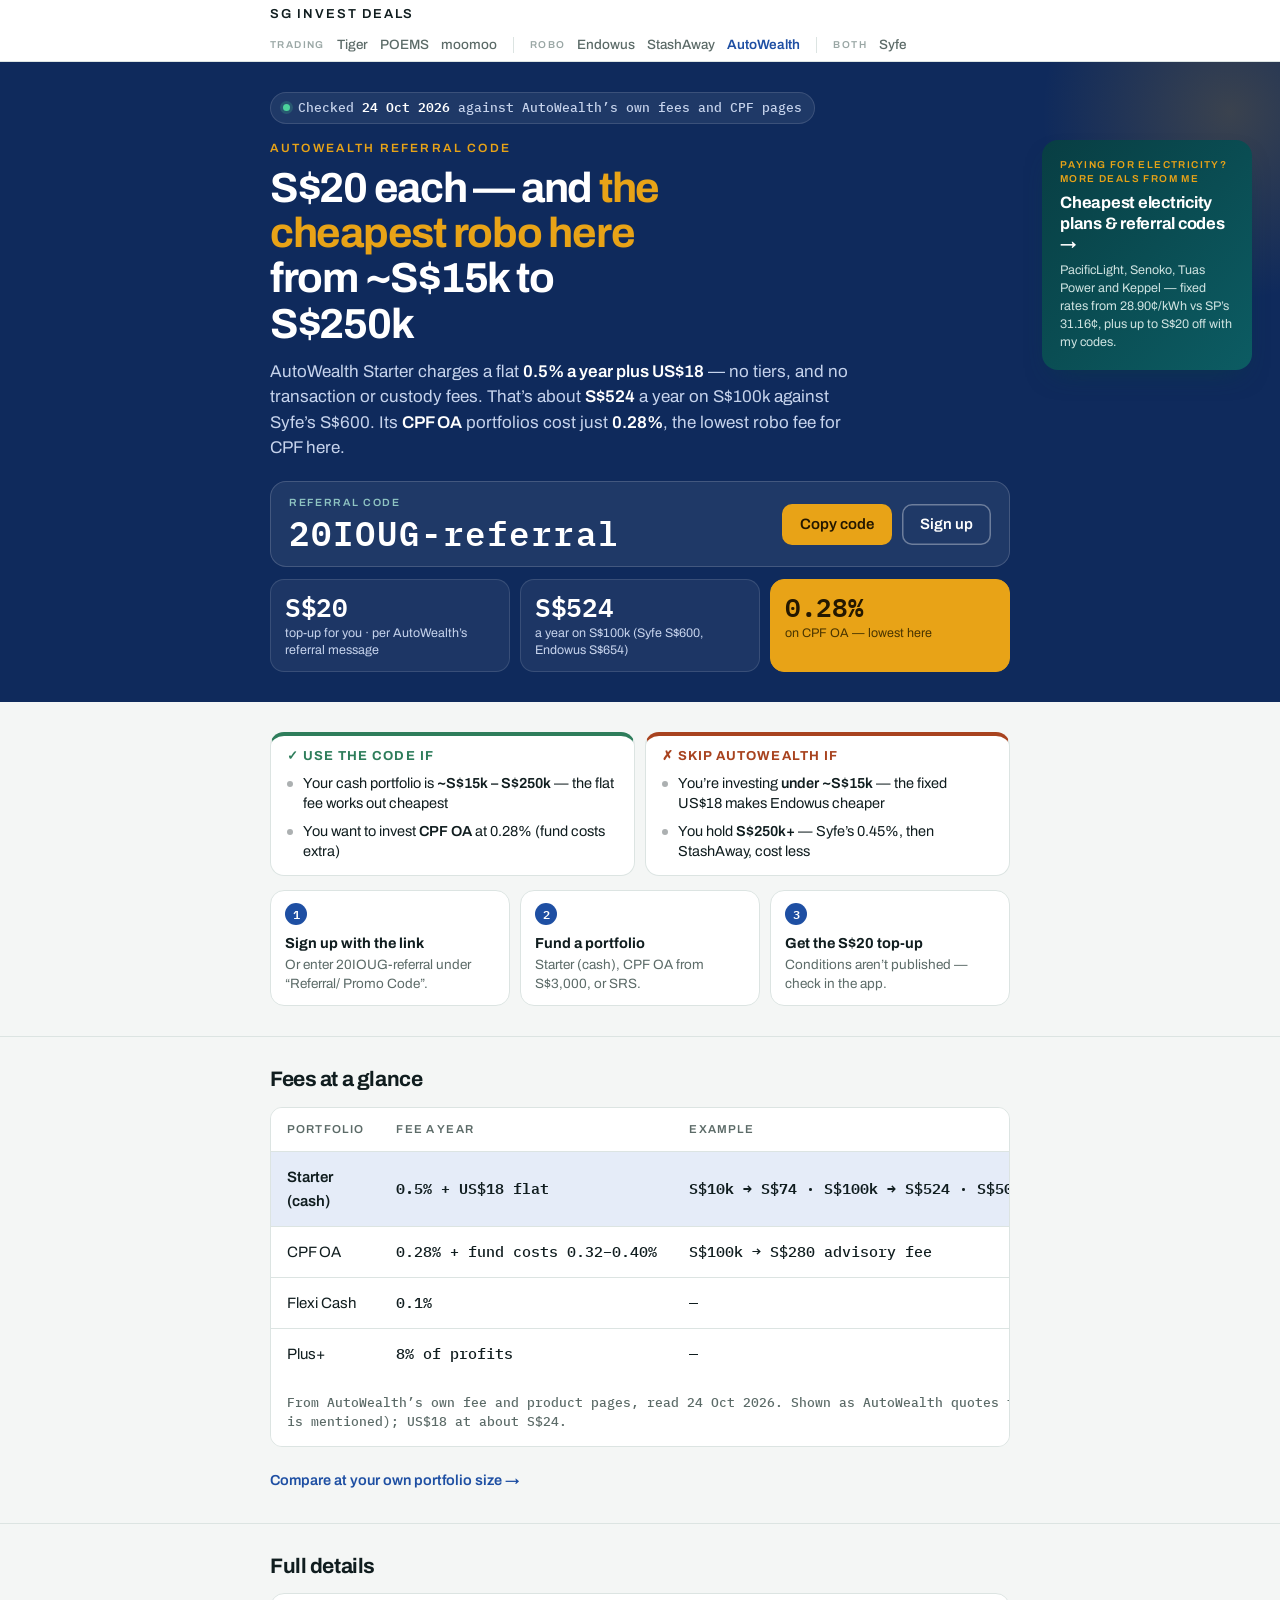
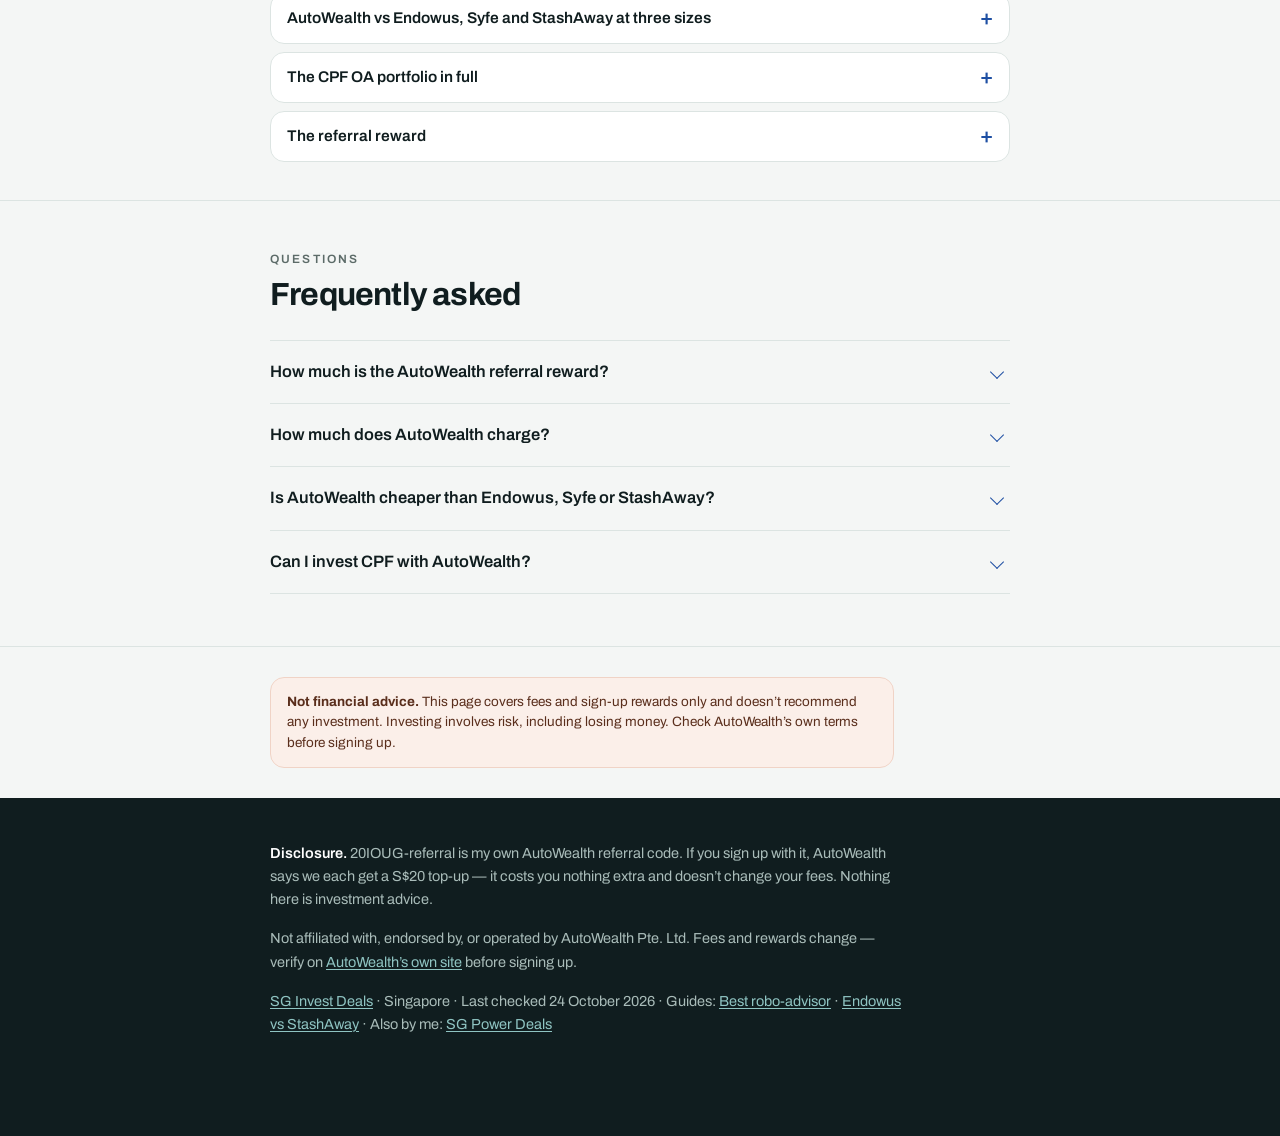
==== commit 5a904ffa: "Footer: link the new guides" ====
--- a/autowealth-referral-code/index.html
+++ b/autowealth-referral-code/index.html
@@ -97,7 +97,7 @@
 <footer><div class="wrap">
   <p><b>Disclosure.</b> 20IOUG-referral is my own AutoWealth referral code. If you sign up with it, AutoWealth says we each get a S$20 top-up — it costs you nothing extra and doesn’t change your fees. Nothing here is investment advice.</p>
   <p>Not affiliated with, endorsed by, or operated by AutoWealth Pte. Ltd. Fees and rewards change — verify on <a href="https://www.autowealth.com.sg/fees/" rel="nofollow noopener">AutoWealth’s own site</a> before signing up.</p>
-  <p style="margin:0"><a href="/">SG Invest Deals</a> · Singapore · Last checked 24 October 2026 · Also by me: <a href="https://sgpowerdeals.com/">SG Power Deals</a></p>
+  <p style="margin:0"><a href="/">SG Invest Deals</a> · Singapore · Last checked 24 October 2026 · Guides: <a href="/best-robo-advisor-singapore/">Best robo-advisor</a> · <a href="/endowus-vs-stashaway/">Endowus vs StashAway</a> · Also by me: <a href="https://sgpowerdeals.com/">SG Power Deals</a></p>
 </div></footer>
 
 <div class="dock">
--- a/style.css
+++ b/style.css
@@ -480,3 +480,8 @@
 .scale{grid-template-columns:repeat(3,minmax(0,1fr))}
 @media (max-width:1399px){ .scale{grid-template-columns:repeat(2,minmax(0,1fr))} .scale .box:last-child{grid-column:1/-1} }
 @media (max-width:720px){ .scale{grid-template-columns:1fr} .scale .box:last-child{grid-column:auto} }
+
+/* ---------- homepage hero: one-line overview + equal-weight CTAs (26 Oct 2026) ---------- */
+.vsub{font-size:clamp(16px,2.2vw,19px);line-height:1.45;color:#D3DCEE;max-width:62ch;margin:-10px 0 24px}
+.h-pri{background:var(--amber);color:#241800}
+.h-alt{background:#fff;color:#0F2A5C}
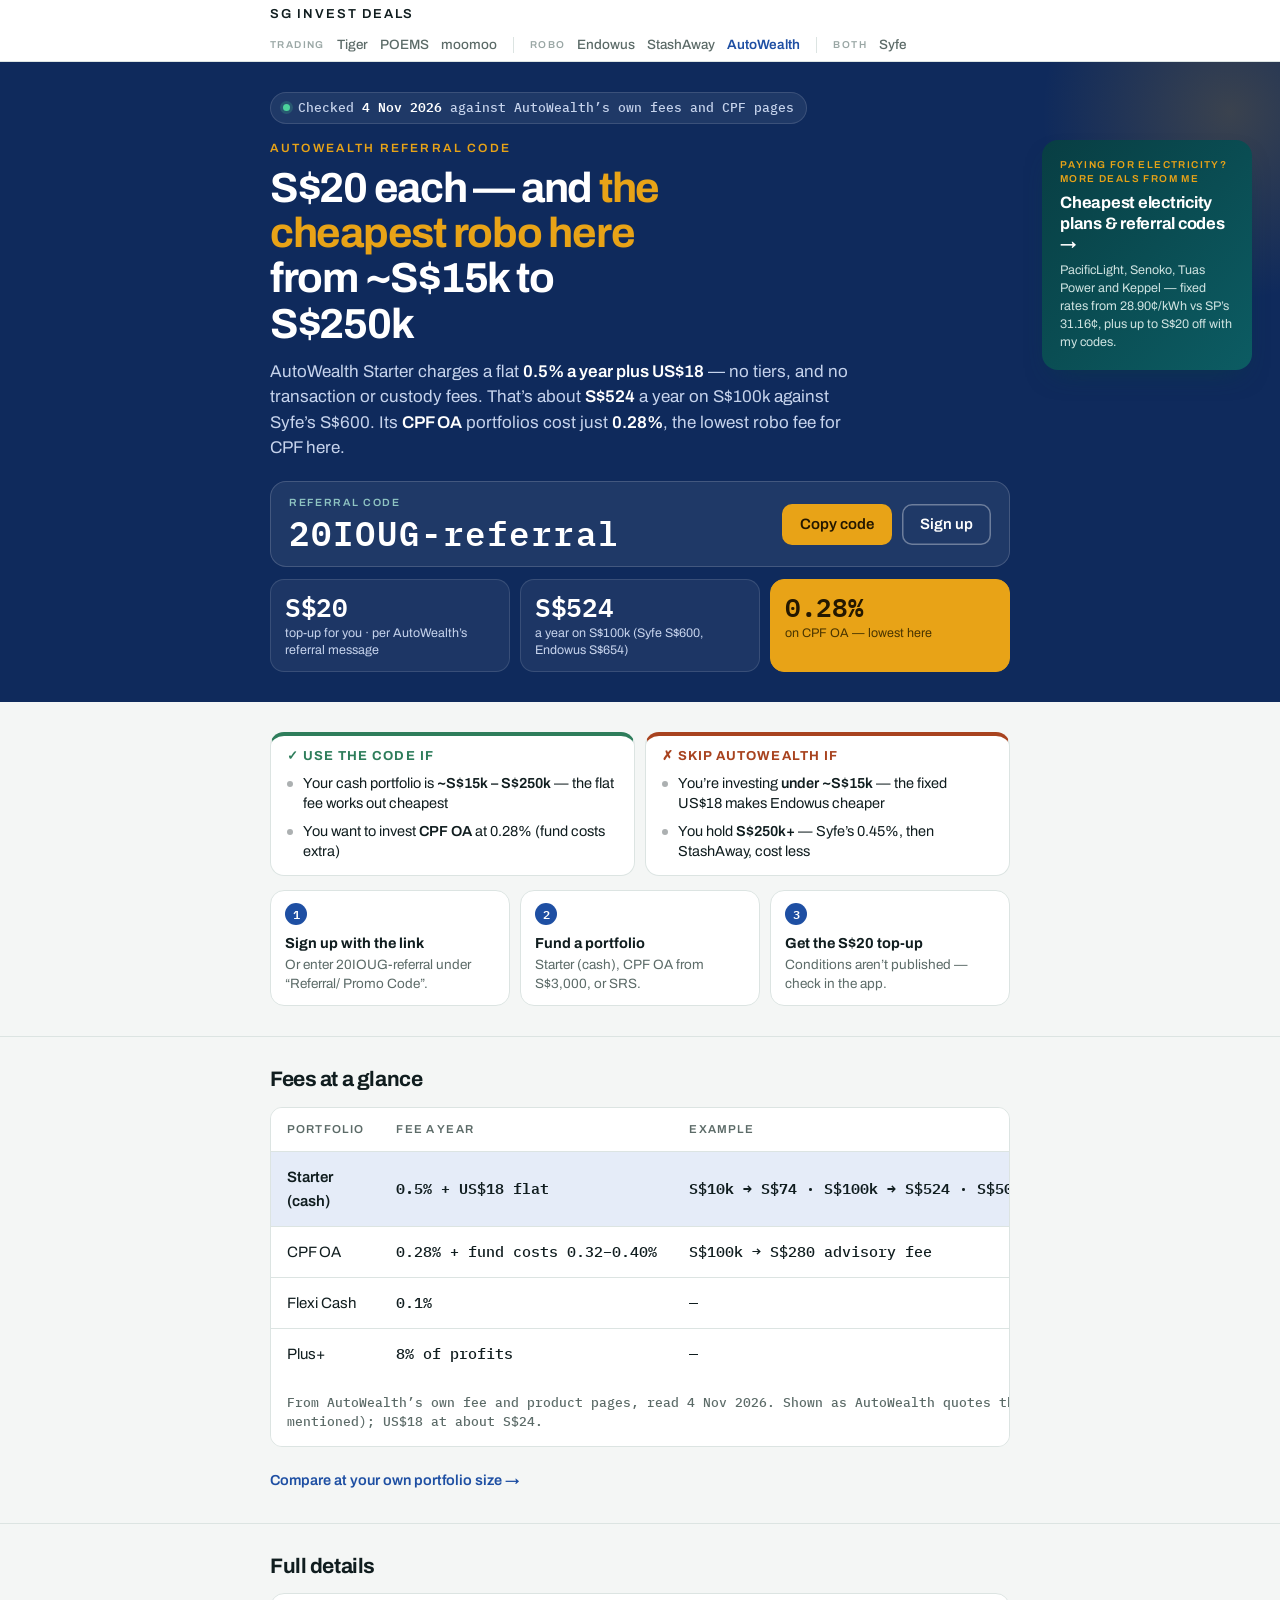
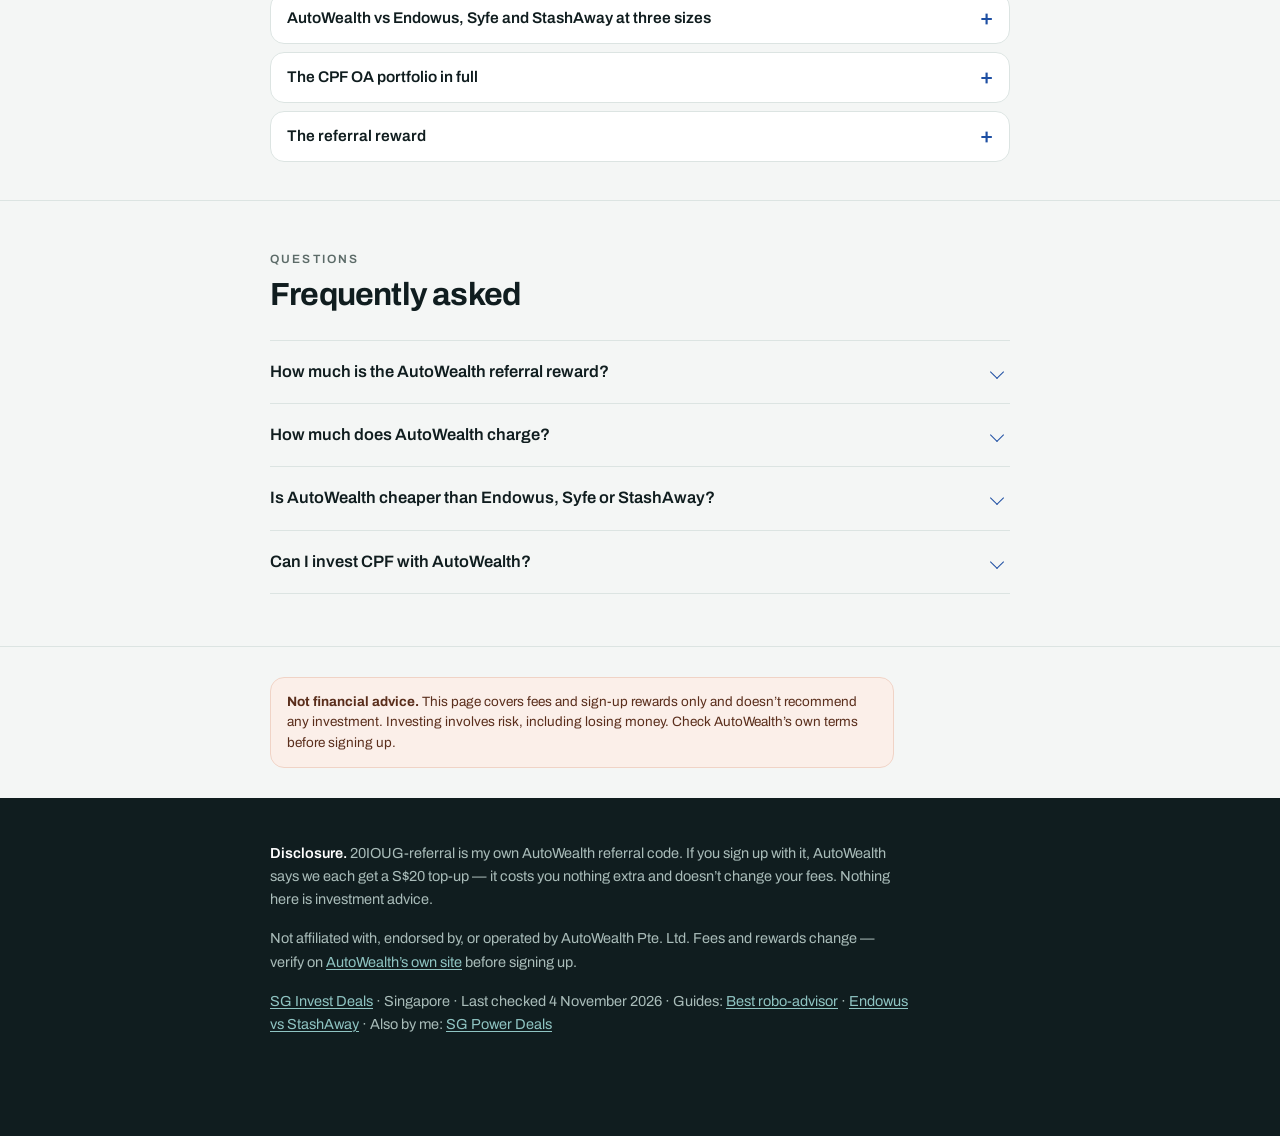
==== commit a8ff66d7: "AutoWealth: fees re-checked 4 Nov" ====
--- a/autowealth-referral-code/index.html
+++ b/autowealth-referral-code/index.html
@@ -3,13 +3,13 @@
 <head>
 <meta charset="utf-8">
 <meta name="viewport" content="width=device-width, initial-scale=1">
-<!-- sginvestdeals.com/autowealth-referral-code/ — checked 24 Oct 2026 against autowealth.com.sg /fees/, /aw-starter/ and /cpf/. Referral terms not published; S$20 each is from AutoWealth's referral message. US$18 converted at ~1.33. -->
-<title>AutoWealth Referral Code 20IOUG-referral: S$20 Top-up + Fees vs Endowus & Syfe (Oct 2026)</title>
+<!-- sginvestdeals.com/autowealth-referral-code/ — checked 4 Nov 2026 against autowealth.com.sg /fees/, /aw-starter/ and /cpf/. Referral terms not published; S$20 each is from AutoWealth's referral message. US$18 converted at ~1.33. -->
+<title>AutoWealth Referral Code 20IOUG-referral: S$20 Top-up + Fees vs Endowus & Syfe (Nov 2026)</title>
 <meta name="description" content="AutoWealth referral code 20IOUG-referral for a S$20 top-up, and what AutoWealth charges — a flat 0.5% + US$18 a year, 0.28% on CPF OA — against Endowus, Syfe and StashAway at S$10k, S$100k and S$500k.">
 <link rel="canonical" href="https://sginvestdeals.com/autowealth-referral-code/">
 <meta name="robots" content="index,follow,max-image-preview:large">
 <meta property="og:type" content="article">
-<meta property="og:title" content="AutoWealth Referral Code 20IOUG-referral: S$20 Top-up + Fees vs Endowus & Syfe (Oct 2026)">
+<meta property="og:title" content="AutoWealth Referral Code 20IOUG-referral: S$20 Top-up + Fees vs Endowus & Syfe (Nov 2026)">
 <meta property="og:description" content="AutoWealth referral code 20IOUG-referral for a S$20 top-up, and what AutoWealth charges — a flat 0.5% + US$18 a year, 0.28% on CPF OA — against Endowus, Syfe and StashAway at S$10k, S$100k and S$500k.">
 <meta property="og:url" content="https://sginvestdeals.com/autowealth-referral-code/">
 <meta property="og:locale" content="en_SG">
@@ -34,7 +34,7 @@
 </div></div>
 
 <header class="rhero"><div class="wrap">
-  <p class="asof"><span class="dot"></span><span>Checked <b>24 Oct 2026</b> against AutoWealth’s own fees and CPF pages</span></p>
+  <p class="asof"><span class="dot"></span><span>Checked <b>4 Nov 2026</b> against AutoWealth’s own fees and CPF pages</span></p>
   <p class="vlabel">AutoWealth referral code</p>
   <h1 class="rtitle">S$20 each — and <em>the cheapest robo here</em> from ~S$15k to S$250k</h1>
   <p class="rsub">AutoWealth Starter charges a flat <b>0.5% a year plus US$18</b> — no tiers, and no transaction or custody fees. That’s about <b>S$524</b> a year on S$100k against Syfe’s S$600. Its <b>CPF OA</b> portfolios cost just <b>0.28%</b>, the lowest robo fee for CPF here.</p>
@@ -62,7 +62,7 @@
 
 <section class="vsec"><div class="wrap">
   <h2 class="sm">Fees at a glance</h2>
-  <div class="scroll"><table><caption>From AutoWealth’s own fee and product pages, read 24 Oct 2026. Shown as AutoWealth quotes them (no GST is mentioned); US$18 at about S$24.</caption><thead><tr><th>Portfolio</th><th>Fee a year</th><th>Example</th></tr></thead><tbody>
+  <div class="scroll"><table><caption>From AutoWealth’s own fee and product pages, read 4 Nov 2026. Shown as AutoWealth quotes them (no GST is mentioned); US$18 at about S$24.</caption><thead><tr><th>Portfolio</th><th>Fee a year</th><th>Example</th></tr></thead><tbody>
 <tr class="subj"><td>Starter (cash)</td><td class="num">0.5% + US$18 flat</td><td class="num">S$10k → S$74 · S$100k → S$524 · S$500k → S$2,524</td></tr>
 <tr><td>CPF OA</td><td class="num">0.28% + fund costs 0.32–0.40%</td><td class="num">S$100k → S$280 advisory fee</td></tr>
 <tr><td>Flexi Cash</td><td class="num">0.1%</td><td class="num">—</td></tr>
@@ -97,7 +97,7 @@
 <footer><div class="wrap">
   <p><b>Disclosure.</b> 20IOUG-referral is my own AutoWealth referral code. If you sign up with it, AutoWealth says we each get a S$20 top-up — it costs you nothing extra and doesn’t change your fees. Nothing here is investment advice.</p>
   <p>Not affiliated with, endorsed by, or operated by AutoWealth Pte. Ltd. Fees and rewards change — verify on <a href="https://www.autowealth.com.sg/fees/" rel="nofollow noopener">AutoWealth’s own site</a> before signing up.</p>
-  <p style="margin:0"><a href="/">SG Invest Deals</a> · Singapore · Last checked 24 October 2026 · Guides: <a href="/best-robo-advisor-singapore/">Best robo-advisor</a> · <a href="/endowus-vs-stashaway/">Endowus vs StashAway</a> · Also by me: <a href="https://sgpowerdeals.com/">SG Power Deals</a></p>
+  <p style="margin:0"><a href="/">SG Invest Deals</a> · Singapore · Last checked 4 November 2026 · Guides: <a href="/best-robo-advisor-singapore/">Best robo-advisor</a> · <a href="/endowus-vs-stashaway/">Endowus vs StashAway</a> · Also by me: <a href="https://sgpowerdeals.com/">SG Power Deals</a></p>
 </div></footer>
 
 <div class="dock">
@@ -114,10 +114,10 @@
    "@type": "WebPage",
    "@id": "https://sginvestdeals.com/autowealth-referral-code/#webpage",
    "url": "https://sginvestdeals.com/autowealth-referral-code/",
-   "name": "AutoWealth Referral Code 20IOUG-referral: S$20 Top-up + Fees vs Endowus & Syfe (Oct 2026)",
+   "name": "AutoWealth Referral Code 20IOUG-referral: S$20 Top-up + Fees vs Endowus & Syfe (Nov 2026)",
    "description": "AutoWealth referral code 20IOUG-referral for a S$20 top-up, and what AutoWealth charges — a flat 0.5% + US$18 a year, 0.28% on CPF OA — against Endowus, Syfe and StashAway at S$10k, S$100k and S$500k.",
    "inLanguage": "en-SG",
-   "dateModified": "2026-10-24",
+   "dateModified": "2026-11-04",
    "isPartOf": {
     "@type": "WebSite",
     "name": "SG Invest Deals",
--- a/style.css
+++ b/style.css
@@ -485,3 +485,12 @@
 .vsub{font-size:clamp(16px,2.2vw,19px);line-height:1.45;color:#D3DCEE;max-width:62ch;margin:-10px 0 24px}
 .h-pri{background:var(--amber);color:#241800}
 .h-alt{background:#fff;color:#0F2A5C}
+
+/* homepage side stack: other-site card + Tab invite card (31 Oct 2026) */
+.sister.xtab{background:linear-gradient(135deg,#2A1F4D,#5B3FA8);box-shadow:0 12px 28px -14px rgba(42,31,77,.75)}
+.sister.xtab .d{color:#DDD5F3}
+@media (min-width:1240px){
+  .sidestack{position:fixed;top:140px;left:calc(50% + var(--w) / 2 + 12px);width:210px;z-index:30;display:grid;gap:12px;
+    max-height:calc(100vh - 160px);overflow-y:auto;scrollbar-width:none}
+  .sidestack .sister{position:static;width:auto;margin:0}
+}
